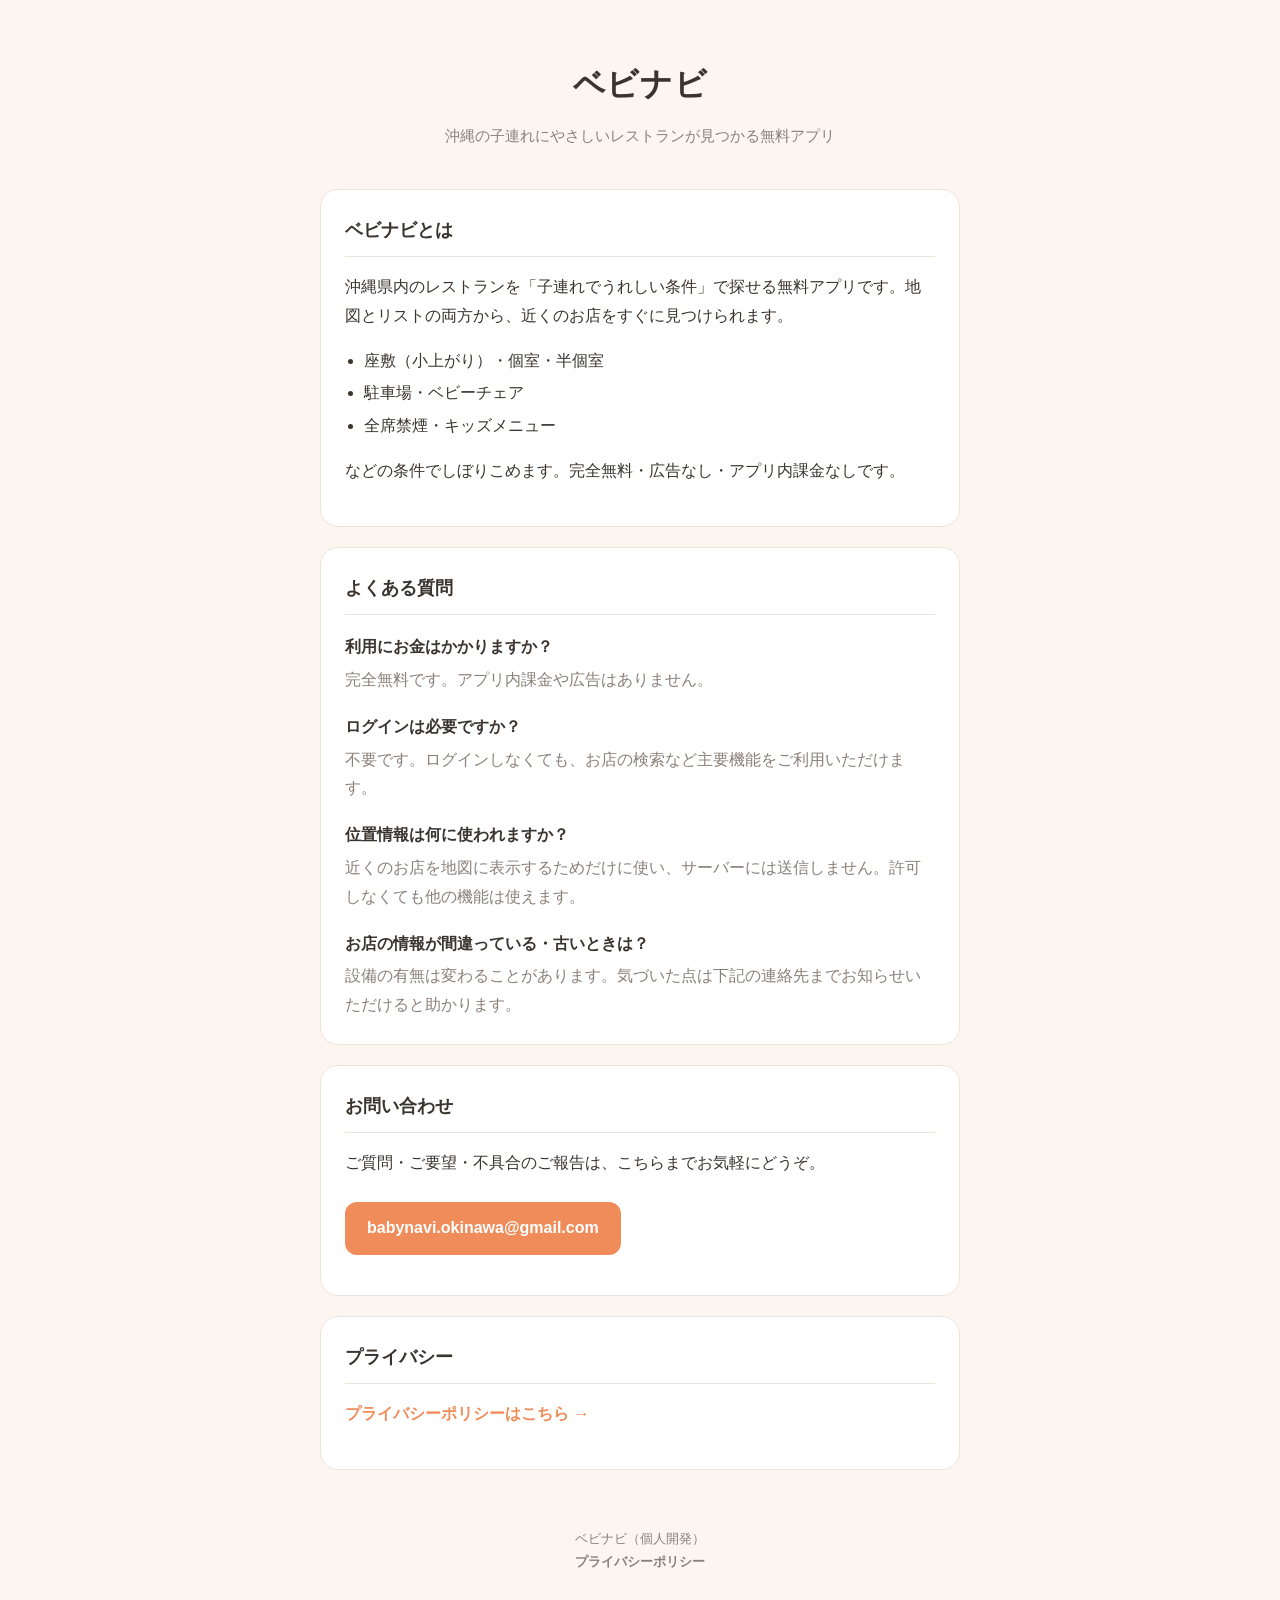
==== index.html @ 871c1c3b "ベビナビ サポート / プライバシーポリシー公開ページ Co-Authored-By: Claude Opus 4.7 (1M context) <noreply@anthropic.com>" ====
<!DOCTYPE html>
<html lang="ja">
<head>
<meta charset="UTF-8">
<meta name="viewport" content="width=device-width, initial-scale=1.0">
<title>ベビナビ｜沖縄の子連れごはんマップ</title>
<meta name="description" content="沖縄の子連れにやさしいレストランを、座敷・個室・ベビーチェアなどの条件で探せる無料アプリ「ベビナビ」のサポートページです。">
<style>
  :root {
    --primary: #f08c5a;
    --bg: #fdf6f0;
    --card: #ffffff;
    --text: #3a342f;
    --muted: #8a807a;
    --border: #ece3da;
  }
  * { box-sizing: border-box; }
  body {
    margin: 0;
    font-family: -apple-system, BlinkMacSystemFont, "Hiragino Sans", "Noto Sans JP", sans-serif;
    background: var(--bg);
    color: var(--text);
    line-height: 1.8;
    -webkit-font-smoothing: antialiased;
  }
  .wrap { max-width: 680px; margin: 0 auto; padding: 0 20px; }
  header {
    text-align: center;
    padding: 56px 20px 40px;
  }
  .logo {
    font-size: 32px;
    font-weight: 800;
    margin: 0 0 8px;
    letter-spacing: 0.02em;
  }
  .tagline { color: var(--muted); font-size: 15px; margin: 0; }
  .card {
    background: var(--card);
    border: 1px solid var(--border);
    border-radius: 18px;
    padding: 24px 24px;
    margin: 0 0 20px;
  }
  h2 {
    font-size: 18px;
    font-weight: 700;
    margin: 0 0 14px;
    padding-bottom: 10px;
    border-bottom: 1px solid var(--border);
  }
  ul { padding-left: 1.2em; margin: 0; }
  li { margin: 4px 0; }
  a { color: var(--primary); text-decoration: none; font-weight: 600; }
  a:hover { text-decoration: underline; }
  .contact-mail {
    display: inline-block;
    background: var(--primary);
    color: #fff;
    padding: 12px 22px;
    border-radius: 12px;
    margin-top: 8px;
  }
  .contact-mail:hover { text-decoration: none; opacity: 0.92; }
  .faq-q { font-weight: 700; margin: 18px 0 4px; }
  .faq-q:first-child { margin-top: 0; }
  .faq-a { color: var(--muted); margin: 0; }
  footer {
    text-align: center;
    color: var(--muted);
    font-size: 13px;
    padding: 24px 20px 56px;
  }
  footer a { color: var(--muted); }
</style>
</head>
<body>
  <header>
    <h1 class="logo">ベビナビ</h1>
    <p class="tagline">沖縄の子連れにやさしいレストランが見つかる無料アプリ</p>
  </header>

  <div class="wrap">

    <div class="card">
      <h2>ベビナビとは</h2>
      <p>沖縄県内のレストランを「子連れでうれしい条件」で探せる無料アプリです。地図とリストの両方から、近くのお店をすぐに見つけられます。</p>
      <ul>
        <li>座敷（小上がり）・個室・半個室</li>
        <li>駐車場・ベビーチェア</li>
        <li>全席禁煙・キッズメニュー</li>
      </ul>
      <p>などの条件でしぼりこめます。完全無料・広告なし・アプリ内課金なしです。</p>
    </div>

    <div class="card">
      <h2>よくある質問</h2>
      <p class="faq-q">利用にお金はかかりますか？</p>
      <p class="faq-a">完全無料です。アプリ内課金や広告はありません。</p>
      <p class="faq-q">ログインは必要ですか？</p>
      <p class="faq-a">不要です。ログインしなくても、お店の検索など主要機能をご利用いただけます。</p>
      <p class="faq-q">位置情報は何に使われますか？</p>
      <p class="faq-a">近くのお店を地図に表示するためだけに使い、サーバーには送信しません。許可しなくても他の機能は使えます。</p>
      <p class="faq-q">お店の情報が間違っている・古いときは？</p>
      <p class="faq-a">設備の有無は変わることがあります。気づいた点は下記の連絡先までお知らせいただけると助かります。</p>
    </div>

    <div class="card">
      <h2>お問い合わせ</h2>
      <p>ご質問・ご要望・不具合のご報告は、こちらまでお気軽にどうぞ。</p>
      <p><a class="contact-mail" href="mailto:babynavi.okinawa@gmail.com">babynavi.okinawa@gmail.com</a></p>
    </div>

    <div class="card">
      <h2>プライバシー</h2>
      <p><a href="./privacy.html">プライバシーポリシーはこちら →</a></p>
    </div>

  </div>

  <footer>
    <p>ベビナビ（個人開発）<br>
    <a href="./privacy.html">プライバシーポリシー</a></p>
  </footer>
</body>
</html>
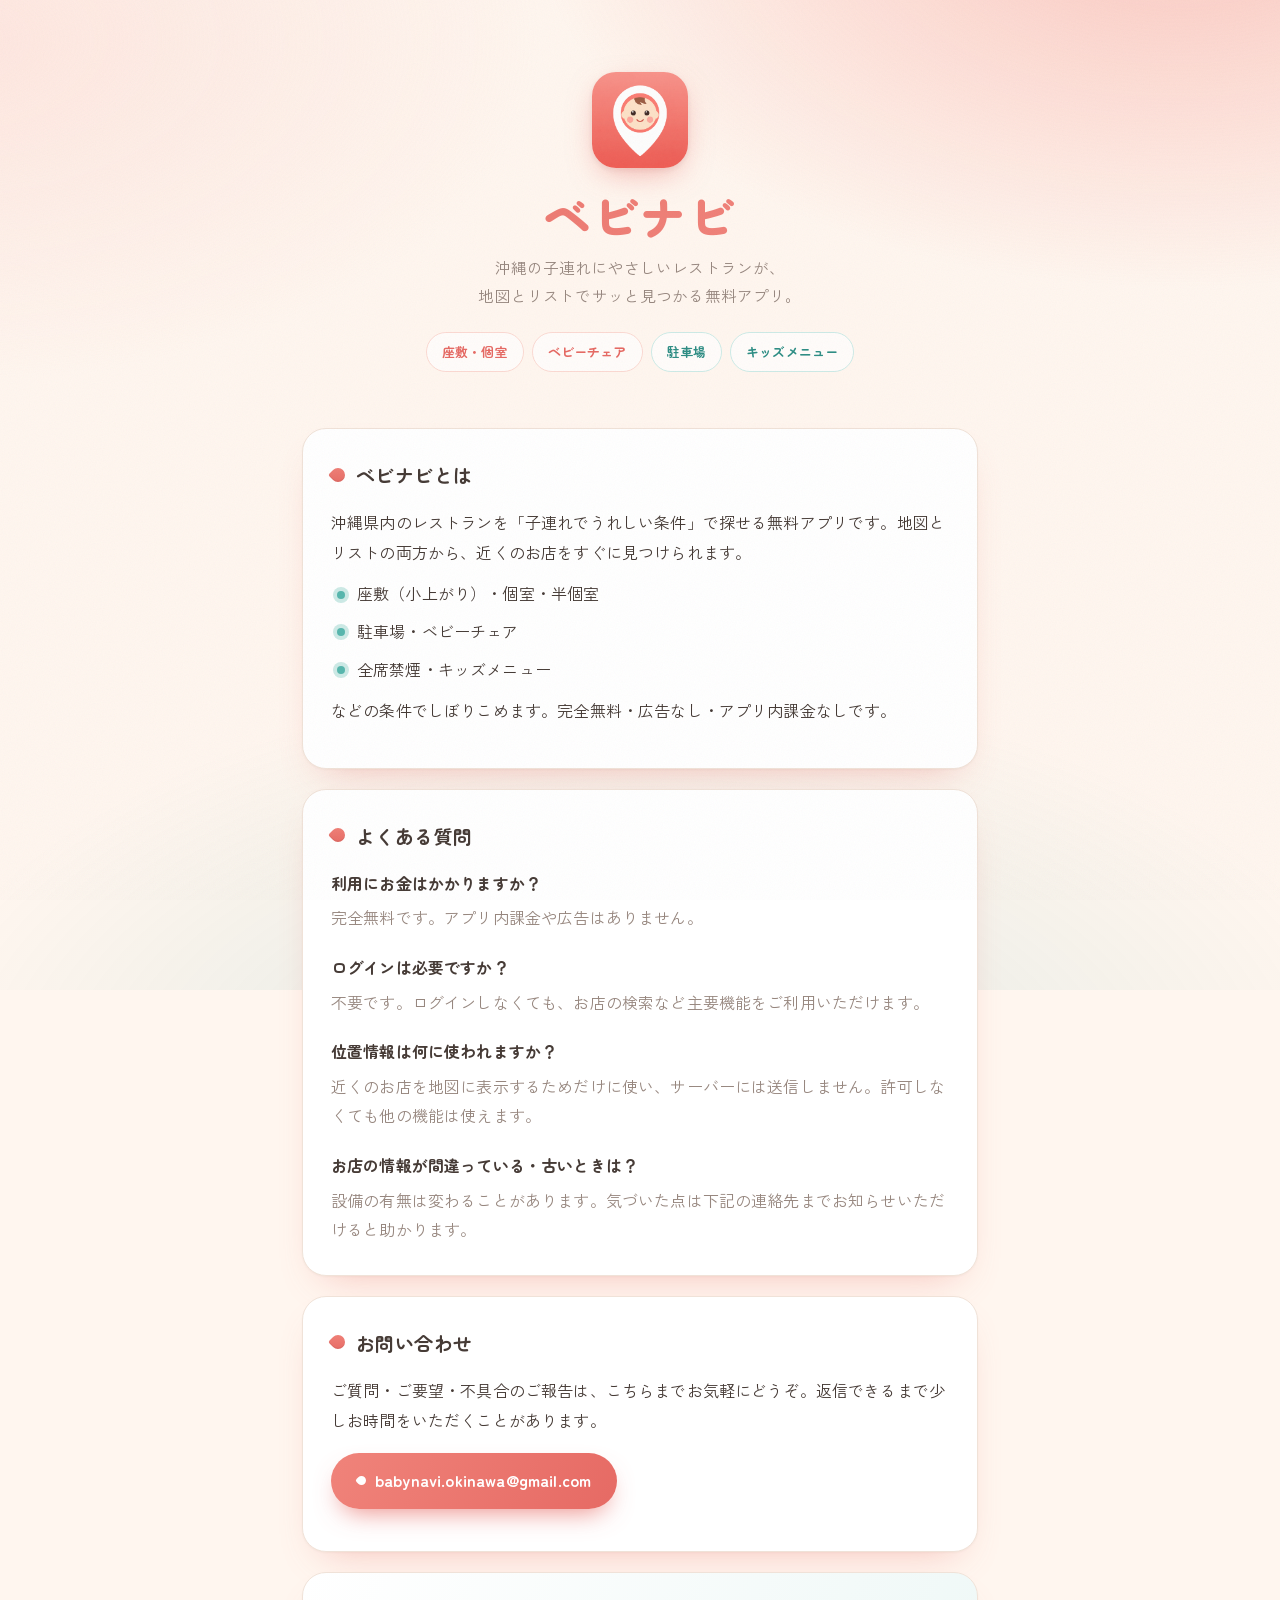
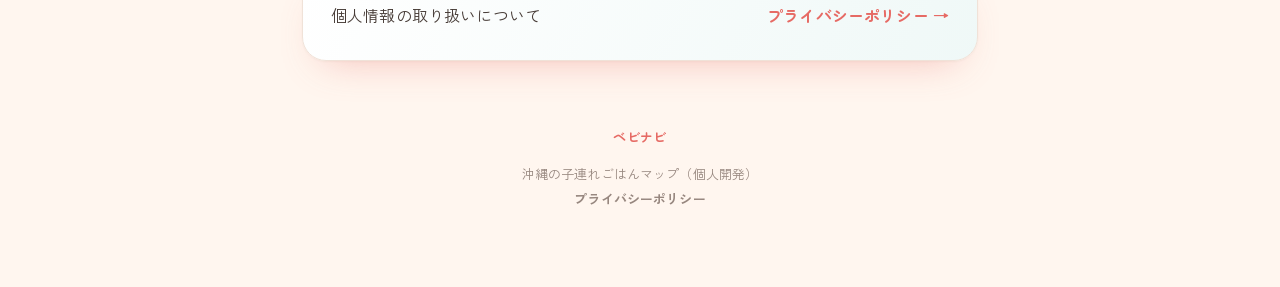
==== commit 6e5f7de3: "feat: サポート/プライバシーページを刷新 — アプリの世界観に統一 - 配色をアイコン由来のコーラル×沖縄の海の碧（シーグラス）に - 書体を Zen Maru Gothic（丸ゴシック）へ /" ====
--- a/index.html
+++ b/index.html
@@ -5,122 +5,73 @@
 <meta name="viewport" content="width=device-width, initial-scale=1.0">
 <title>ベビナビ｜沖縄の子連れごはんマップ</title>
 <meta name="description" content="沖縄の子連れにやさしいレストランを、座敷・個室・ベビーチェアなどの条件で探せる無料アプリ「ベビナビ」のサポートページです。">
-<style>
-  :root {
-    --primary: #f08c5a;
-    --bg: #fdf6f0;
-    --card: #ffffff;
-    --text: #3a342f;
-    --muted: #8a807a;
-    --border: #ece3da;
-  }
-  * { box-sizing: border-box; }
-  body {
-    margin: 0;
-    font-family: -apple-system, BlinkMacSystemFont, "Hiragino Sans", "Noto Sans JP", sans-serif;
-    background: var(--bg);
-    color: var(--text);
-    line-height: 1.8;
-    -webkit-font-smoothing: antialiased;
-  }
-  .wrap { max-width: 680px; margin: 0 auto; padding: 0 20px; }
-  header {
-    text-align: center;
-    padding: 56px 20px 40px;
-  }
-  .logo {
-    font-size: 32px;
-    font-weight: 800;
-    margin: 0 0 8px;
-    letter-spacing: 0.02em;
-  }
-  .tagline { color: var(--muted); font-size: 15px; margin: 0; }
-  .card {
-    background: var(--card);
-    border: 1px solid var(--border);
-    border-radius: 18px;
-    padding: 24px 24px;
-    margin: 0 0 20px;
-  }
-  h2 {
-    font-size: 18px;
-    font-weight: 700;
-    margin: 0 0 14px;
-    padding-bottom: 10px;
-    border-bottom: 1px solid var(--border);
-  }
-  ul { padding-left: 1.2em; margin: 0; }
-  li { margin: 4px 0; }
-  a { color: var(--primary); text-decoration: none; font-weight: 600; }
-  a:hover { text-decoration: underline; }
-  .contact-mail {
-    display: inline-block;
-    background: var(--primary);
-    color: #fff;
-    padding: 12px 22px;
-    border-radius: 12px;
-    margin-top: 8px;
-  }
-  .contact-mail:hover { text-decoration: none; opacity: 0.92; }
-  .faq-q { font-weight: 700; margin: 18px 0 4px; }
-  .faq-q:first-child { margin-top: 0; }
-  .faq-a { color: var(--muted); margin: 0; }
-  footer {
-    text-align: center;
-    color: var(--muted);
-    font-size: 13px;
-    padding: 24px 20px 56px;
-  }
-  footer a { color: var(--muted); }
-</style>
+<meta name="theme-color" content="#F0837A">
+<link rel="icon" href="./favicon.png" type="image/png">
+<link rel="apple-touch-icon" href="./icon.png">
+<link rel="preconnect" href="https://fonts.googleapis.com">
+<link rel="preconnect" href="https://fonts.gstatic.com" crossorigin>
+<link href="https://fonts.googleapis.com/css2?family=Zen+Kaku+Gothic+New:wght@400;500;700&family=Zen+Maru+Gothic:wght@500;700;900&display=swap" rel="stylesheet">
+<link rel="stylesheet" href="./style.css">
 </head>
 <body>
-  <header>
-    <h1 class="logo">ベビナビ</h1>
-    <p class="tagline">沖縄の子連れにやさしいレストランが見つかる無料アプリ</p>
+
+  <header class="hero">
+    <img class="hero-icon reveal" src="./icon.png" alt="ベビナビ アイコン" width="96" height="96">
+    <h1 class="logo reveal d1">ベビナビ</h1>
+    <p class="tagline reveal d2">沖縄の子連れにやさしいレストランが、<br>地図とリストでサッと見つかる無料アプリ。</p>
+    <div class="pills reveal d3">
+      <span class="pill">座敷・個室</span>
+      <span class="pill">ベビーチェア</span>
+      <span class="pill sea">駐車場</span>
+      <span class="pill sea">キッズメニュー</span>
+    </div>
   </header>
 
   <div class="wrap">
+    <div class="cards">
 
-    <div class="card">
-      <h2>ベビナビとは</h2>
-      <p>沖縄県内のレストランを「子連れでうれしい条件」で探せる無料アプリです。地図とリストの両方から、近くのお店をすぐに見つけられます。</p>
-      <ul>
-        <li>座敷（小上がり）・個室・半個室</li>
-        <li>駐車場・ベビーチェア</li>
-        <li>全席禁煙・キッズメニュー</li>
-      </ul>
-      <p>などの条件でしぼりこめます。完全無料・広告なし・アプリ内課金なしです。</p>
+      <section class="card reveal d2">
+        <h2>ベビナビとは</h2>
+        <p>沖縄県内のレストランを「子連れでうれしい条件」で探せる無料アプリです。地図とリストの両方から、近くのお店をすぐに見つけられます。</p>
+        <ul>
+          <li>座敷（小上がり）・個室・半個室</li>
+          <li>駐車場・ベビーチェア</li>
+          <li>全席禁煙・キッズメニュー</li>
+        </ul>
+        <p>などの条件でしぼりこめます。完全無料・広告なし・アプリ内課金なしです。</p>
+      </section>
+
+      <section class="card reveal d3">
+        <h2>よくある質問</h2>
+        <p class="faq-q">利用にお金はかかりますか？</p>
+        <p class="faq-a">完全無料です。アプリ内課金や広告はありません。</p>
+        <p class="faq-q">ログインは必要ですか？</p>
+        <p class="faq-a">不要です。ログインしなくても、お店の検索など主要機能をご利用いただけます。</p>
+        <p class="faq-q">位置情報は何に使われますか？</p>
+        <p class="faq-a">近くのお店を地図に表示するためだけに使い、サーバーには送信しません。許可しなくても他の機能は使えます。</p>
+        <p class="faq-q">お店の情報が間違っている・古いときは？</p>
+        <p class="faq-a">設備の有無は変わることがあります。気づいた点は下記の連絡先までお知らせいただけると助かります。</p>
+      </section>
+
+      <section class="card reveal d4">
+        <h2>お問い合わせ</h2>
+        <p>ご質問・ご要望・不具合のご報告は、こちらまでお気軽にどうぞ。返信できるまで少しお時間をいただくことがあります。</p>
+        <p><a class="contact-mail" href="mailto:babynavi.okinawa@gmail.com">babynavi.okinawa@gmail.com</a></p>
+      </section>
+
+      <section class="card link-card reveal d5">
+        <p>個人情報の取り扱いについて</p>
+        <a class="go" href="./privacy.html">プライバシーポリシー →</a>
+      </section>
+
     </div>
-
-    <div class="card">
-      <h2>よくある質問</h2>
-      <p class="faq-q">利用にお金はかかりますか？</p>
-      <p class="faq-a">完全無料です。アプリ内課金や広告はありません。</p>
-      <p class="faq-q">ログインは必要ですか？</p>
-      <p class="faq-a">不要です。ログインしなくても、お店の検索など主要機能をご利用いただけます。</p>
-      <p class="faq-q">位置情報は何に使われますか？</p>
-      <p class="faq-a">近くのお店を地図に表示するためだけに使い、サーバーには送信しません。許可しなくても他の機能は使えます。</p>
-      <p class="faq-q">お店の情報が間違っている・古いときは？</p>
-      <p class="faq-a">設備の有無は変わることがあります。気づいた点は下記の連絡先までお知らせいただけると助かります。</p>
-    </div>
-
-    <div class="card">
-      <h2>お問い合わせ</h2>
-      <p>ご質問・ご要望・不具合のご報告は、こちらまでお気軽にどうぞ。</p>
-      <p><a class="contact-mail" href="mailto:babynavi.okinawa@gmail.com">babynavi.okinawa@gmail.com</a></p>
-    </div>
-
-    <div class="card">
-      <h2>プライバシー</h2>
-      <p><a href="./privacy.html">プライバシーポリシーはこちら →</a></p>
-    </div>
-
   </div>
 
   <footer>
-    <p>ベビナビ（個人開発）<br>
+    <p class="foot-mark">ベビナビ</p>
+    <p>沖縄の子連れごはんマップ（個人開発）<br>
     <a href="./privacy.html">プライバシーポリシー</a></p>
   </footer>
+
 </body>
 </html>
--- a/style.css
+++ b/style.css
@@ -0,0 +1,370 @@
+/* =========================================================
+   ベビナビ サポートサイト — 共通スタイル
+   コンセプト: 沖縄の浜辺の光（コーラル × シーグラスの碧）
+   丸みのある書体でママと赤ちゃんのやさしさを、
+   マップピンのモチーフで「探せるアプリ」らしさを。
+   ========================================================= */
+
+@font-face { font-display: swap; }
+
+:root {
+  /* ブランド（アイコンのコーラルグラデーション） */
+  --coral:        #F0837A;
+  --coral-deep:   #E66A64;
+  --coral-soft:   #FBD9D2;
+
+  /* 沖縄の海の差し色（シーグラス） */
+  --sea:          #58B7AE;
+  --sea-soft:     #CDEAE6;
+
+  /* ベース */
+  --bg:           #FFF6EF;
+  --card:         #FFFFFF;
+  --ink:          #463B36;   /* 黒ではなく温かみのある焦げ茶 */
+  --muted:        #97877F;
+  --line:         #F0E2D8;
+
+  --radius:       24px;
+  --radius-sm:    14px;
+  --shadow:       0 1px 2px rgba(70,40,30,.04),
+                  0 18px 40px -22px rgba(230,106,100,.45);
+  --shadow-hover: 0 1px 2px rgba(70,40,30,.05),
+                  0 28px 56px -24px rgba(230,106,100,.55);
+
+  --font-display: "Zen Maru Gothic", "Hiragino Maru Gothic ProN", sans-serif;
+  --font-body:    "Zen Kaku Gothic New", -apple-system, BlinkMacSystemFont,
+                  "Hiragino Sans", "Noto Sans JP", sans-serif;
+}
+
+* { box-sizing: border-box; }
+
+html { scroll-behavior: smooth; }
+
+body {
+  margin: 0;
+  font-family: var(--font-body);
+  color: var(--ink);
+  line-height: 1.85;
+  letter-spacing: .01em;
+  background: var(--bg);
+  -webkit-font-smoothing: antialiased;
+  text-rendering: optimizeLegibility;
+  overflow-x: hidden;
+}
+
+/* ---- 背景：沖縄の光のグラデーションメッシュ ---- */
+body::before {
+  content: "";
+  position: fixed;
+  inset: -10% -10% auto -10%;
+  height: 120vh;
+  z-index: -2;
+  background:
+    radial-gradient(60% 50% at 85% 0%,  rgba(240,131,122,.40), transparent 70%),
+    radial-gradient(55% 45% at 5% 12%,  rgba(251,217,210,.55), transparent 70%),
+    radial-gradient(70% 55% at 50% 110%, rgba(88,183,174,.18), transparent 70%);
+  filter: saturate(1.05);
+}
+
+/* ---- 背景：きめ（グレイン）でフィルムっぽい温度感 ---- */
+body::after {
+  content: "";
+  position: fixed;
+  inset: 0;
+  z-index: 9999;
+  pointer-events: none;
+  opacity: .05;
+  mix-blend-mode: multiply;
+  background-image: url("data:image/svg+xml,%3Csvg xmlns='http://www.w3.org/2000/svg' width='160' height='160'%3E%3Cfilter id='n'%3E%3CfeTurbulence type='fractalNoise' baseFrequency='.85' numOctaves='2' stitchTiles='stitch'/%3E%3C/filter%3E%3Crect width='100%25' height='100%25' filter='url(%23n)'/%3E%3C/svg%3E");
+}
+
+.wrap {
+  max-width: 720px;
+  margin: 0 auto;
+  padding: 0 22px;
+  position: relative;
+}
+
+/* =======================================================
+   ヒーロー
+   ======================================================= */
+.hero {
+  text-align: center;
+  padding: 72px 22px 26px;
+  position: relative;
+}
+
+.hero-icon {
+  width: 96px;
+  height: 96px;
+  border-radius: 24px;
+  display: block;
+  margin: 0 auto 22px;
+  box-shadow:
+    0 10px 30px -8px rgba(230,106,100,.55),
+    0 2px 6px rgba(70,40,30,.08);
+  animation: floaty 6s ease-in-out infinite;
+}
+
+@keyframes floaty {
+  0%, 100% { transform: translateY(0); }
+  50%      { transform: translateY(-7px); }
+}
+
+.logo {
+  font-family: var(--font-display);
+  font-weight: 900;
+  font-size: clamp(34px, 8vw, 46px);
+  line-height: 1.1;
+  margin: 0 0 12px;
+  letter-spacing: .04em;
+  background: linear-gradient(120deg, var(--coral-deep), var(--coral) 60%, #F5A38C);
+  -webkit-background-clip: text;
+  background-clip: text;
+  color: transparent;
+}
+
+.tagline {
+  color: var(--muted);
+  font-size: 15.5px;
+  margin: 0 auto;
+  max-width: 30em;
+}
+
+/* ヒーローの特徴ピル */
+.pills {
+  display: flex;
+  flex-wrap: wrap;
+  gap: 8px;
+  justify-content: center;
+  margin: 22px 0 0;
+}
+.pill {
+  font-size: 13px;
+  font-weight: 700;
+  font-family: var(--font-display);
+  color: var(--coral-deep);
+  background: rgba(255,255,255,.7);
+  border: 1px solid var(--coral-soft);
+  padding: 7px 15px;
+  border-radius: 999px;
+  backdrop-filter: blur(6px);
+}
+.pill.sea { color: #2F8E85; border-color: var(--sea-soft); }
+
+/* =======================================================
+   カード（フローティング）
+   ======================================================= */
+.cards { padding: 30px 0 8px; }
+
+.card {
+  background: var(--card);
+  border: 1px solid var(--line);
+  border-radius: var(--radius);
+  padding: 28px 28px 30px;
+  margin: 0 0 20px;
+  box-shadow: var(--shadow);
+  transition: transform .35s cubic-bezier(.2,.8,.2,1), box-shadow .35s ease;
+}
+.card:hover {
+  transform: translateY(-4px);
+  box-shadow: var(--shadow-hover);
+}
+
+/* 見出し：頭にミニ・マップピン */
+h2 {
+  font-family: var(--font-display);
+  font-size: 19px;
+  font-weight: 700;
+  margin: 0 0 16px;
+  display: flex;
+  align-items: center;
+  gap: 11px;
+  letter-spacing: .02em;
+}
+h2::before {
+  content: "";
+  flex: none;
+  width: 14px;
+  height: 14px;
+  background: linear-gradient(135deg, var(--coral), var(--coral-deep));
+  border-radius: 50% 50% 50% 2px;
+  transform: rotate(45deg);
+  box-shadow: inset -1px -1px 0 rgba(0,0,0,.05);
+}
+
+p  { margin: 0 0 12px; }
+ul { padding-left: 0; margin: 12px 0; list-style: none; }
+li {
+  margin: 8px 0;
+  padding-left: 26px;
+  position: relative;
+}
+/* リストの点：海色の小さな実 */
+li::before {
+  content: "";
+  position: absolute;
+  left: 6px;
+  top: .72em;
+  width: 8px;
+  height: 8px;
+  border-radius: 50%;
+  background: var(--sea);
+  box-shadow: 0 0 0 4px var(--sea-soft);
+}
+
+a {
+  color: var(--coral-deep);
+  text-decoration: none;
+  font-weight: 700;
+}
+a:hover { text-decoration: underline; text-underline-offset: 3px; }
+
+/* お問い合わせボタン */
+.contact-mail {
+  display: inline-flex;
+  align-items: center;
+  gap: 9px;
+  background: linear-gradient(120deg, var(--coral), var(--coral-deep));
+  color: #fff;
+  font-family: var(--font-display);
+  font-weight: 700;
+  padding: 13px 26px;
+  border-radius: 999px;
+  margin-top: 6px;
+  box-shadow: 0 12px 26px -10px rgba(230,106,100,.8);
+  transition: transform .2s ease, box-shadow .2s ease, opacity .2s ease;
+}
+.contact-mail::before {
+  content: "";
+  width: 9px; height: 9px;
+  background: #fff;
+  border-radius: 50% 50% 50% 2px;
+  transform: rotate(45deg);
+}
+.contact-mail:hover {
+  text-decoration: none;
+  transform: translateY(-2px);
+  box-shadow: 0 18px 32px -12px rgba(230,106,100,.9);
+}
+
+/* FAQ */
+.faq-q {
+  font-family: var(--font-display);
+  font-weight: 700;
+  margin: 20px 0 5px;
+  color: var(--ink);
+}
+.faq-q:first-of-type { margin-top: 4px; }
+.faq-a { color: var(--muted); margin: 0; }
+
+/* プライバシーへの導線カード（海色アクセント） */
+.card.link-card {
+  background: linear-gradient(120deg, #fff, var(--sea-soft) 320%);
+  display: flex;
+  align-items: center;
+  justify-content: space-between;
+  gap: 16px;
+}
+.card.link-card p { margin: 0; }
+.card.link-card .go {
+  flex: none;
+  font-family: var(--font-display);
+}
+
+/* =======================================================
+   フッター
+   ======================================================= */
+footer {
+  text-align: center;
+  color: var(--muted);
+  font-size: 13px;
+  padding: 36px 22px 64px;
+  line-height: 1.9;
+}
+footer a { color: var(--muted); font-weight: 600; }
+.foot-mark {
+  font-family: var(--font-display);
+  font-weight: 700;
+  color: var(--coral-deep);
+  letter-spacing: .03em;
+}
+
+/* =======================================================
+   プライバシーポリシー（ドキュメント）
+   ======================================================= */
+.doc {
+  background: var(--card);
+  border: 1px solid var(--line);
+  border-radius: var(--radius);
+  padding: 40px 36px 44px;
+  margin: 8px 0 0;
+  box-shadow: var(--shadow);
+}
+.back {
+  display: inline-flex;
+  align-items: center;
+  gap: 6px;
+  margin-bottom: 26px;
+  font-size: 14px;
+}
+.doc h1 {
+  font-family: var(--font-display);
+  font-size: clamp(24px, 6vw, 30px);
+  font-weight: 900;
+  margin: 0 0 6px;
+  letter-spacing: .03em;
+}
+.updated {
+  display: inline-block;
+  color: var(--coral-deep);
+  background: var(--coral-soft);
+  font-size: 12.5px;
+  font-weight: 700;
+  padding: 4px 12px;
+  border-radius: 999px;
+  margin: 0 0 28px;
+}
+.doc h3 {
+  font-family: var(--font-display);
+  font-size: 15.5px;
+  font-weight: 700;
+  margin: 22px 0 6px;
+  color: var(--ink);
+}
+.doc strong { font-weight: 700; color: var(--coral-deep); }
+.doc h2 { margin-top: 34px; padding-top: 6px; }
+.doc h2:first-of-type { margin-top: 10px; }
+
+/* =======================================================
+   入場アニメーション（控えめなスタッガー）
+   ======================================================= */
+.reveal {
+  opacity: 0;
+  transform: translateY(16px);
+  animation: rise .7s cubic-bezier(.2,.8,.2,1) forwards;
+}
+@keyframes rise {
+  to { opacity: 1; transform: none; }
+}
+.d1 { animation-delay: .05s; }
+.d2 { animation-delay: .15s; }
+.d3 { animation-delay: .25s; }
+.d4 { animation-delay: .35s; }
+.d5 { animation-delay: .45s; }
+
+@media (prefers-reduced-motion: reduce) {
+  .reveal { animation: none; opacity: 1; transform: none; }
+  .hero-icon { animation: none; }
+  html { scroll-behavior: auto; }
+}
+
+/* =======================================================
+   レスポンシブ
+   ======================================================= */
+@media (max-width: 480px) {
+  .card { padding: 24px 20px 26px; }
+  .doc  { padding: 30px 22px 34px; }
+  .hero { padding-top: 56px; }
+  .card.link-card { flex-direction: column; align-items: flex-start; }
+}
